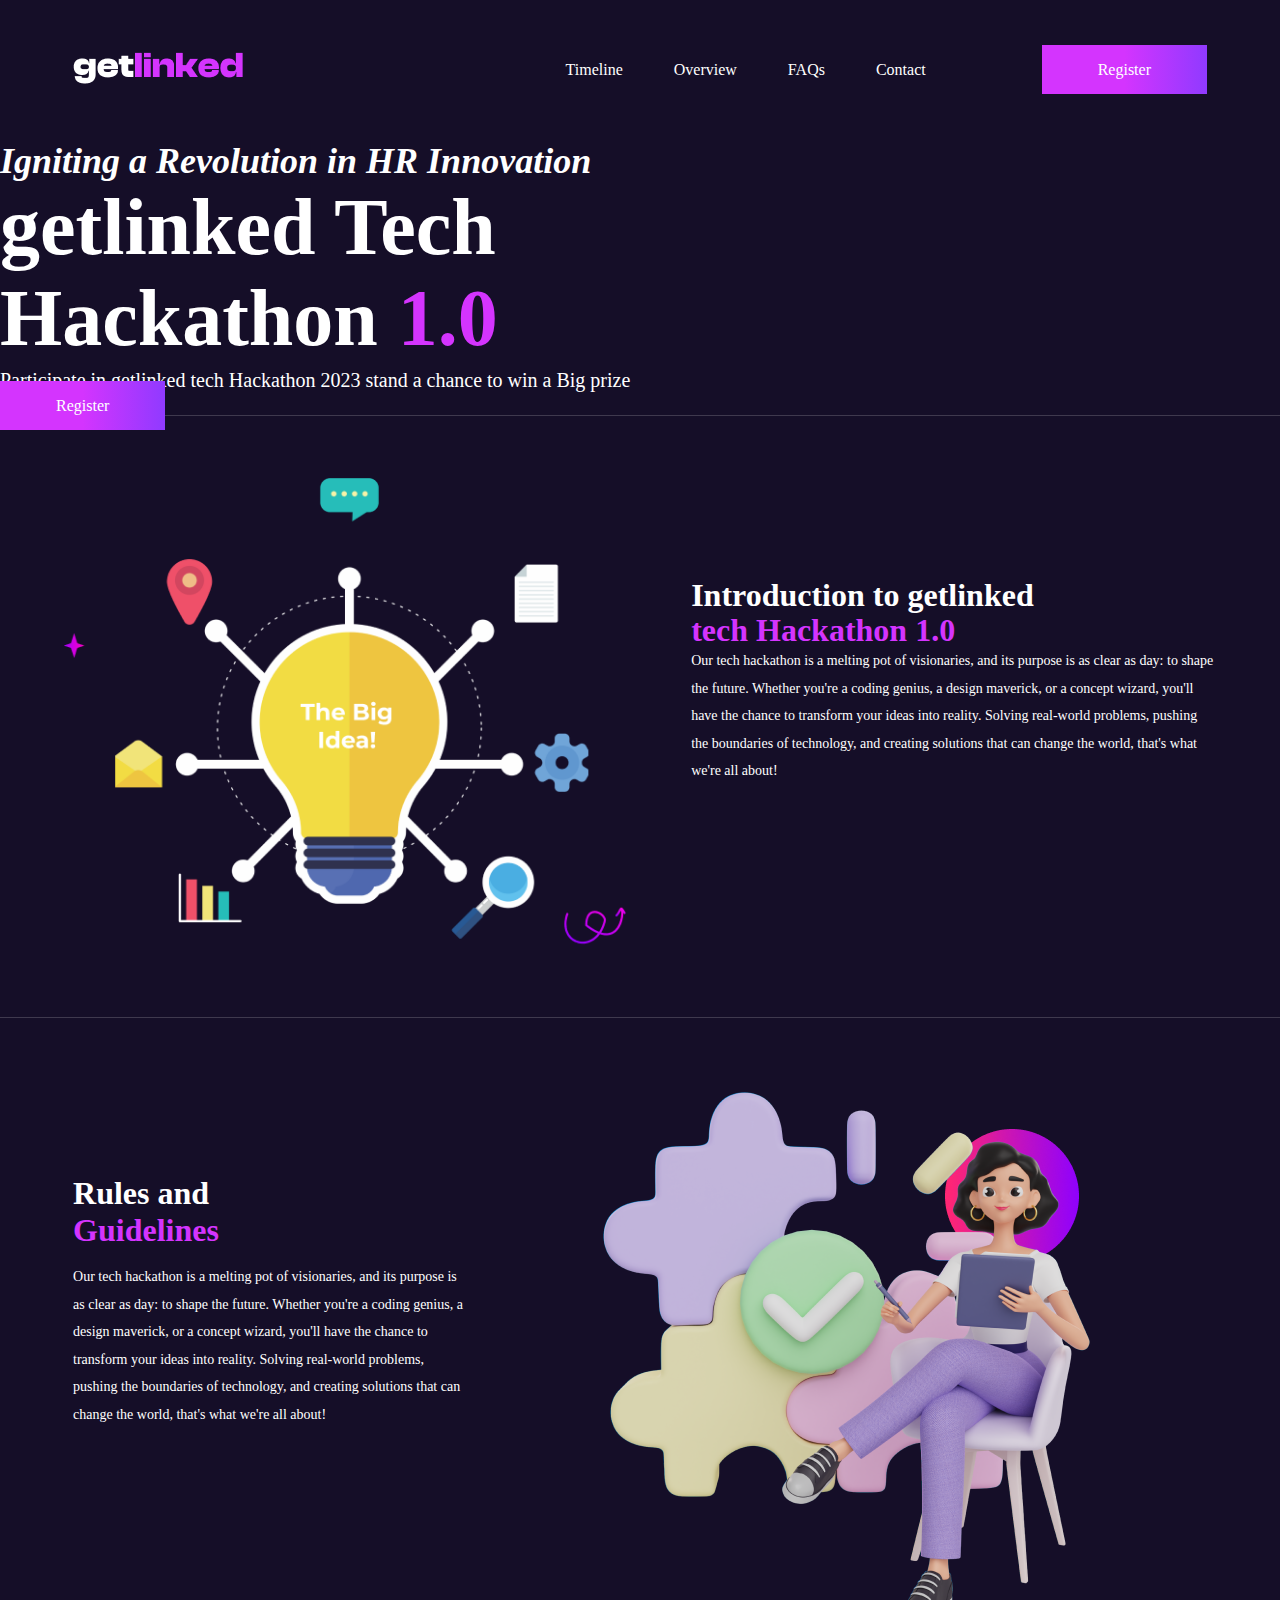
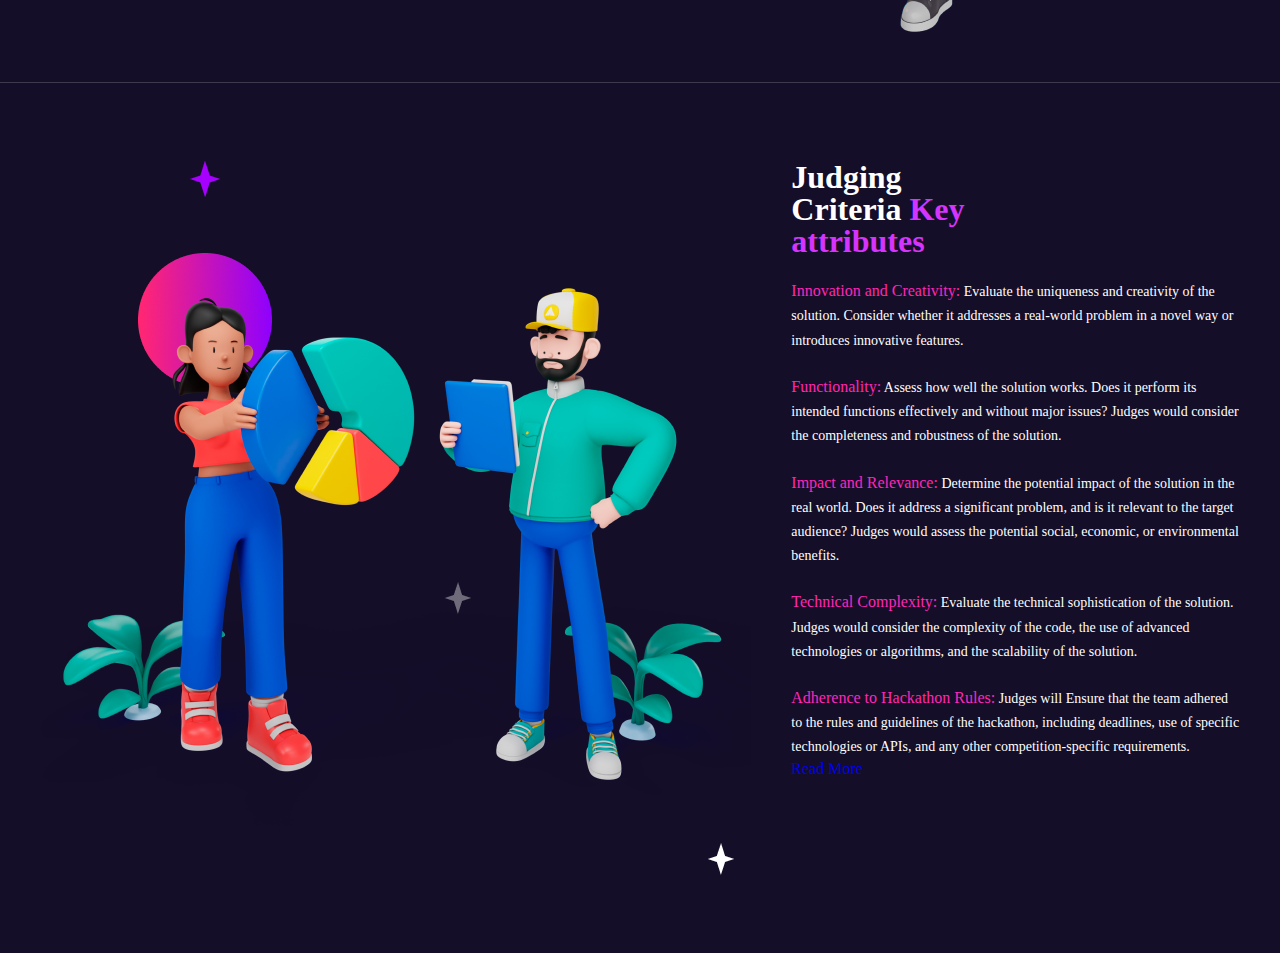
==== index.html @ dbb9c8b3 "Add files via upload" ====
<!DOCTYPE html>
<html lang="en">
<head>
    <meta charset="UTF-8">
    <meta name="viewport" content="width=device-width, initial-scale=1.0">
    <title>Getlinked</title>
    <style>
      body{
        background-color: #150E28;
      }
    </style>
</head>
<body>
  <!-- <img src="assets/Purple-Lens-Flare-PNG.png" alt=""> -->
  <section= class="sec01">
  <!-- <header> -->
    <div class="header">
      <div><img class="logo" src="assets/getlinked.png" alt=""></div>
      <nav class="nav-bar">
        <ul>
          <li><a class="other-navs" href="#">Timeline</a></li>
          <li><a class="other-navs" href="#">Overview</a></li>
          <li><a class="other-navs" href="#">FAQs</a></li>
          <li><a class="other-navs" href="#">Contact</a></li>
          <li><a class="stand-alone-nav" href="#">Register</a></li>
        </ul>
      </nav>
    </div>
  <!-- </header> -->

  <!-- <section class="sec01"> -->
    <h3 class="Ign">Igniting a Revolution in HR Innovation</h3>
    <h2 class="glknd glknd-hackon">getlinked Tech</h2>
    <h2 class="hackon glknd-hackon">Hackathon <span class="onep0">1.0</span></h2>
    <h6 class="partthon">Participate in getlinked tech Hackathon 2023 stand a chance to win a Big prize</h6>
    <a class="below-alone" href="#">Register</a></li>
  </section>

  <section class="sec02">
    <!-- <img class="big-idea" src="assets/The big idea.png" alt=""> -->
    <div class="big-idea"></div>
    
    <div class="itg-getLnked">
      <h3 class="intro-getLnked">Introduction to getlinked
        <span class="tech-getLnked">tech Hackathon 1.0</span>
      </h3>
      
      <p class="pag-getLnked">Our tech hackathon is a melting pot of visionaries, and its purpose is as
        clear as day: to shape the future. Whether you're a coding genius, a
        design maverick, or a concept wizard, you'll have the chance to transform
        your ideas into reality. Solving real-world problems, pushing the boundaries
        of technology, and creating solutions that can change the world,
        that's what we're all about!</p>
    </div>
  </section>

  <section class="sec03">
    <div class="rul-gui-main">
      <h3 class="rul-gui">Rules and
        <span class="gui">Guidelines</span>
      </h3>
      
      <p class="rul-gui-pag">Our tech hackathon is a melting pot of visionaries, and its purpose is as
        clear as day: to shape the future. Whether you're a coding genius, a
        design maverick, or a concept wizard, you'll have the chance to transform
        your ideas into reality. Solving real-world problems, pushing the boundaries
        of technology, and creating solutions that can change the world,
        that's what we're all about!</p>
    </div>

    <div class="sit-girl"></div>
  </section>

  <section class="sec04">
    <div class="human-small-tree"></div>

    <div>
      <h3 class="jud-crat">Judging Criteria
      <span class="key-att">Key attributes</span></h3>

      <p class="att-main att-main-01"><span class="att-purp-big">Innovation and Creativity:</span> Evaluate the uniqueness and creativity of the
      solution. Consider whether it addresses a real-world problem in a novel
      way or introduces innovative features.</p>

      <p class="att-main att-main-02"><span class="att-purp-big">Functionality:</span> Assess how well the solution works. Does it perform its
      intended functions effectively and without major issues? Judges would
      consider the completeness and robustness of the solution.</p>

      <p class="att-main att-main-03"><span class="att-purp-big">Impact and Relevance:</span> Determine the potential impact of the solution
      in the real world. Does it address a significant problem, and is it relevant
      to the target audience? Judges would assess the potential social,
      economic, or environmental benefits.</p>

      <p class="att-main att-main-04"><span class="att-purp-big">Technical Complexity:</span> Evaluate the technical sophistication of the solution.
      Judges would consider the complexity of the code, the use of advanced
      technologies or algorithms, and the scalability of the solution.</p>

      <p class="att-main att-main-05"><span class="att-purp-big">Adherence to Hackathon Rules:</span> Judges will Ensure that the team adhered
      to the rules and guidelines of the hackathon, including deadlines, use of
      specific technologies or APIs, and any other competition-specific requirements.</p>

      <a class="rd-att" href="#">Read More</a>

    </div>

  </section>

<link rel="stylesheet" href="style_main.css">
</body>
</html>
---- style_main.css ----
/* css reset */
* {
    padding: 0;
    margin: 0;
    box-sizing: border-box;
    text-decoration: none;
    list-style: none;
}

/* header part */
.header{
  display: flex;
  align-items: center;
  justify-content: space-between;
  padding: 52px 73px;
}

.nav-bar ul{
  display: flex;
}

.nav-bar ul li a{
  color: #FFF;
  font-family: Montserrat;
  font-size: 16px;
  font-style: normal;
  font-weight: 400;
  line-height: normal;
}

.stand-alone-nav{
  padding: 16px 56px;
  background: linear-gradient(to right, #D434FE, #D434FE, #903AFF);
  margin-left: 65px;
}

.other-navs{
  margin-right: 51px;
}

.sec01{
  background: url(assets/background\ top.png);

  height: 100vh;
  width: 100%;
  /* height: 849px; */
  background-size: cover;
  background-repeat: no-repeat;
}

.Ign{
  color: #FFF;
  font-family: Montserrat;
  font-size: 36px;
  font-style: italic;
  font-weight: 700;
  line-height: normal;
}

.partthon{
  color: #FFF;
  font-family: Montserrat;
  font-size: 20px;
  font-style: normal;
  font-weight: 400;
  line-height: 166%;
  /* 33.2px */
}

.glknd-hackon{
  color: #FFF;
  font-family: Clash Display;
  font-size: 80px;
  font-style: normal;
  font-weight: 700;
  line-height: normal;
}

.onep0{
  color: #D434FE;
}

.below-alone{
  padding: 16px 56px;
  background: linear-gradient(to right, #D434FE, #D434FE, #903AFF);
  color: #FFF;
  font-family: Montserrat;
  font-size: 16px;
  font-style: normal;
  font-weight: 400;
  line-height: normal;
}

/* section 02 */
.sec02{
  display: flex;
  justify-content: space-evenly;
  flex-direction: row;
  padding: 62px 0;
  border-top: 1px solid rgba(255, 255, 255, 0.18);

  /* background: url(assets/The\ big\ idea.png);
  height: 100vh;
  width: 100%;
  /* height: 849px; */
  /* background-size: cover;
  background-repeat: no-repeat; */
}

.intro-getLnked{
  color: #FFF;
  font-family: Clash Display;
  font-size: 32px;
  font-style: normal;
  font-weight: 700;
  line-height: 108%;
  width: 398px;
    /* 0px */
}

.getLnked{
  color: #D434FE;
}

.pag-getLnked{
  color: #FFF;
  font-family: Montserrat;
  font-size: 14px;
  font-style: normal;
  font-weight: 400;
  line-height: 27.5px; /* 196.429% */
  width: 41vw;
}

.big-idea{
  background: url(assets/The\ big\ idea.png);
  background-repeat: no-repeat;
  background-size: cover;
  width: 563px;
  height: 477px;
}

.itg-getLnked{
  margin-top: 100px;
}

.tech-getLnked{
  color: #D434FE;
}

/* section 3 */
.sec03{
  display: flex;
  justify-content: space-evenly;
  flex-direction: row;
  /* padding: 62px 0; */
  border-top: 1px solid rgba(255, 255, 255, 0.18);
}

.rul-gui{
  color: #FFF;
  font-family: Clash Display;
  font-size: 32px;
  font-style: normal;
  font-weight: 700;
  /* line-height: 120%; */
  width: 12vw;
  margin-bottom: 14px;
    /* 0px */
}

.gui{
  color:#D434FE;
}

.sit-girl{
  background: url(assets/sit_girl-purp_circle.png);
  background-repeat: no-repeat;
  background-size: cover;
  width: 664px;
  height: 664px;
}

.rul-gui-pag{
  color: #FFF;
  font-family: Montserrat;
  font-size: 14px;
  font-style: normal;
  font-weight: 400;
  line-height: 27.5px;
    /* 196.429% */
  width: 31vw;

}

.rul-gui-main{
  margin-top: 157px;
}

/* section 04 */
.sec04{
  display: flex;
  justify-content: space-evenly;
  flex-direction: row;
  padding: 78px 0;
  border-top: 1px solid rgba(255, 255, 255, 0.18);
}

.human-small-tree{
  background: url(assets/humans-small-tree.png);
  background-repeat: no-repeat;
  background-size: cover;
  width: 710px;
  height: 714px;
}

.att-main{
  color: #FFF;
  font-family: Montserrat;
  font-size: 14px;
  font-style: normal;
  font-weight: 400;
  line-height: 173.5%;
  width: 35vw;
  margin-top: 22px;
}

.att-purp-big{
  color: #FF26B9;
  font-size: 16px;
}

.key-att{
  color: #D434FE;
}

.jud-crat{
  color: #FFF;
  font-family: Clash Display;
  font-size: 32px;
  font-style: normal;
  font-weight: 700;
  line-height: 100%;
  width: 16vw;
    /* 0px */
}

.rd-att{
  
}
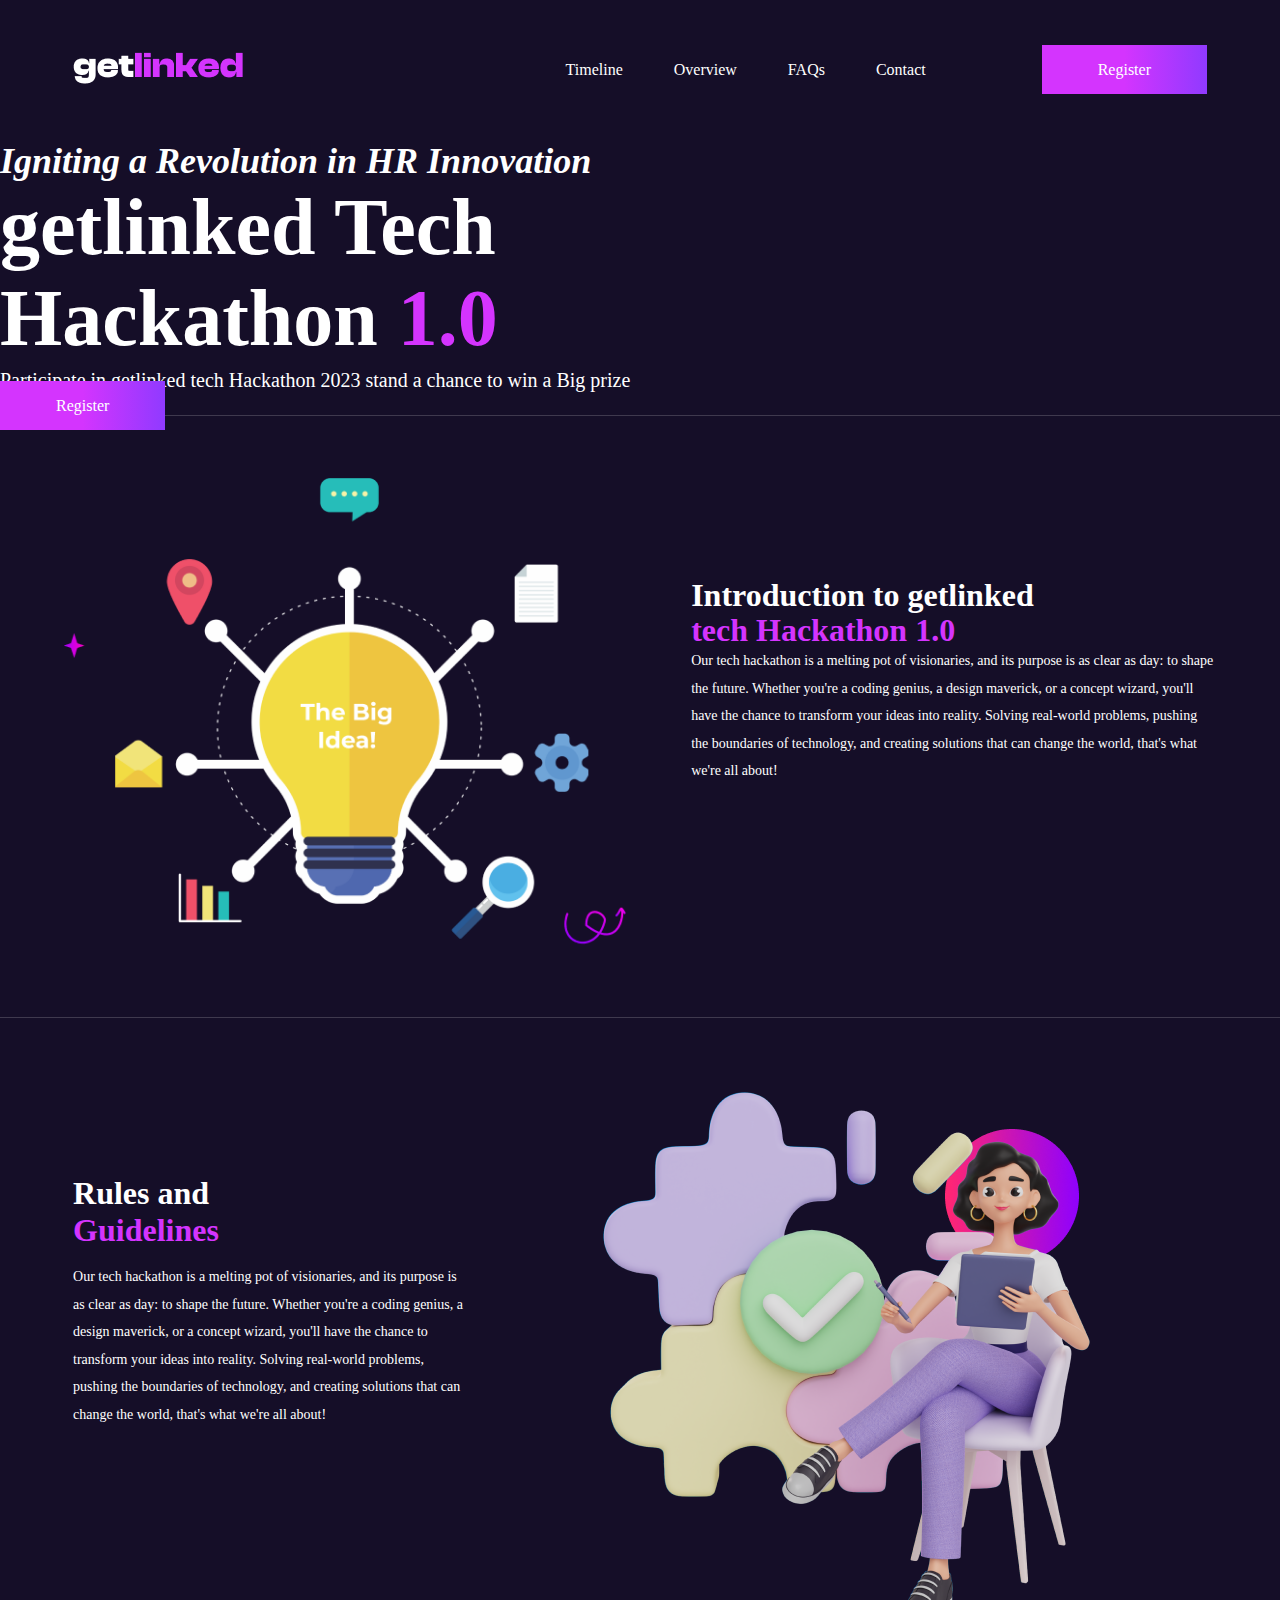
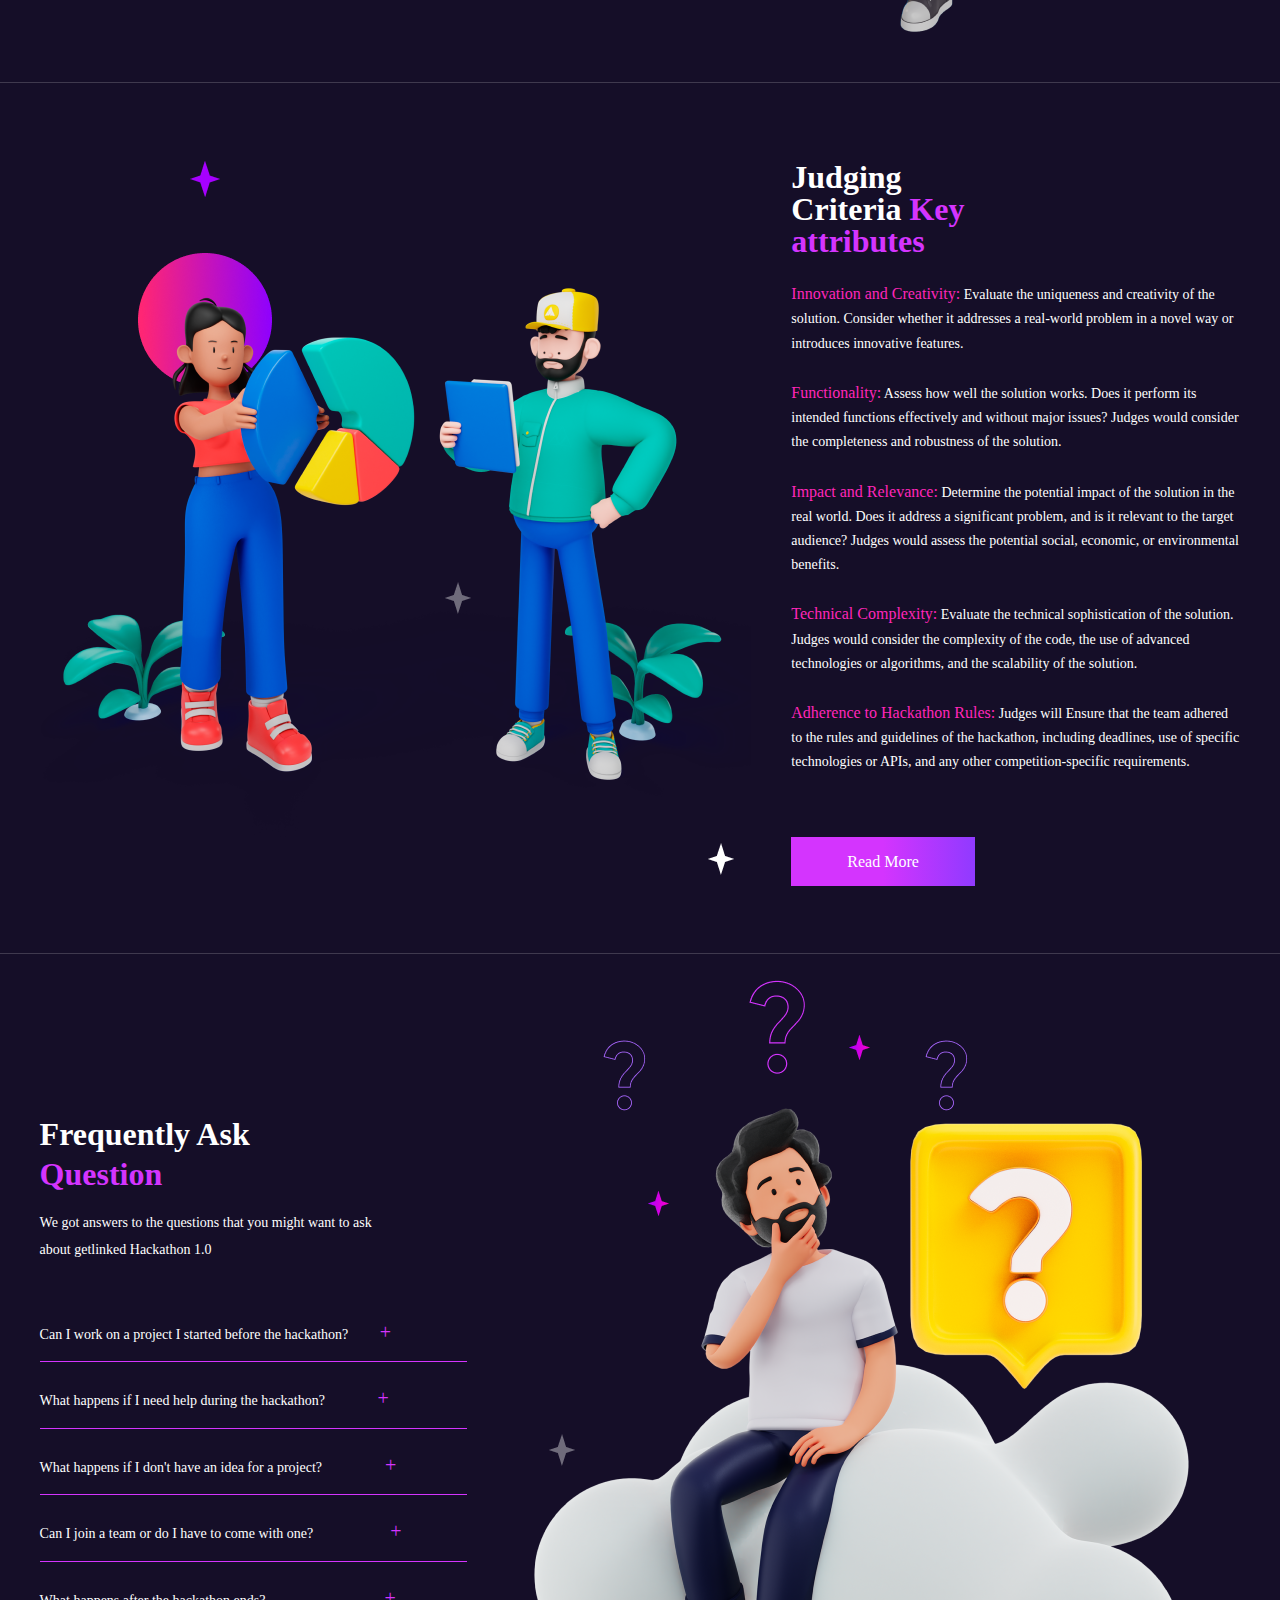
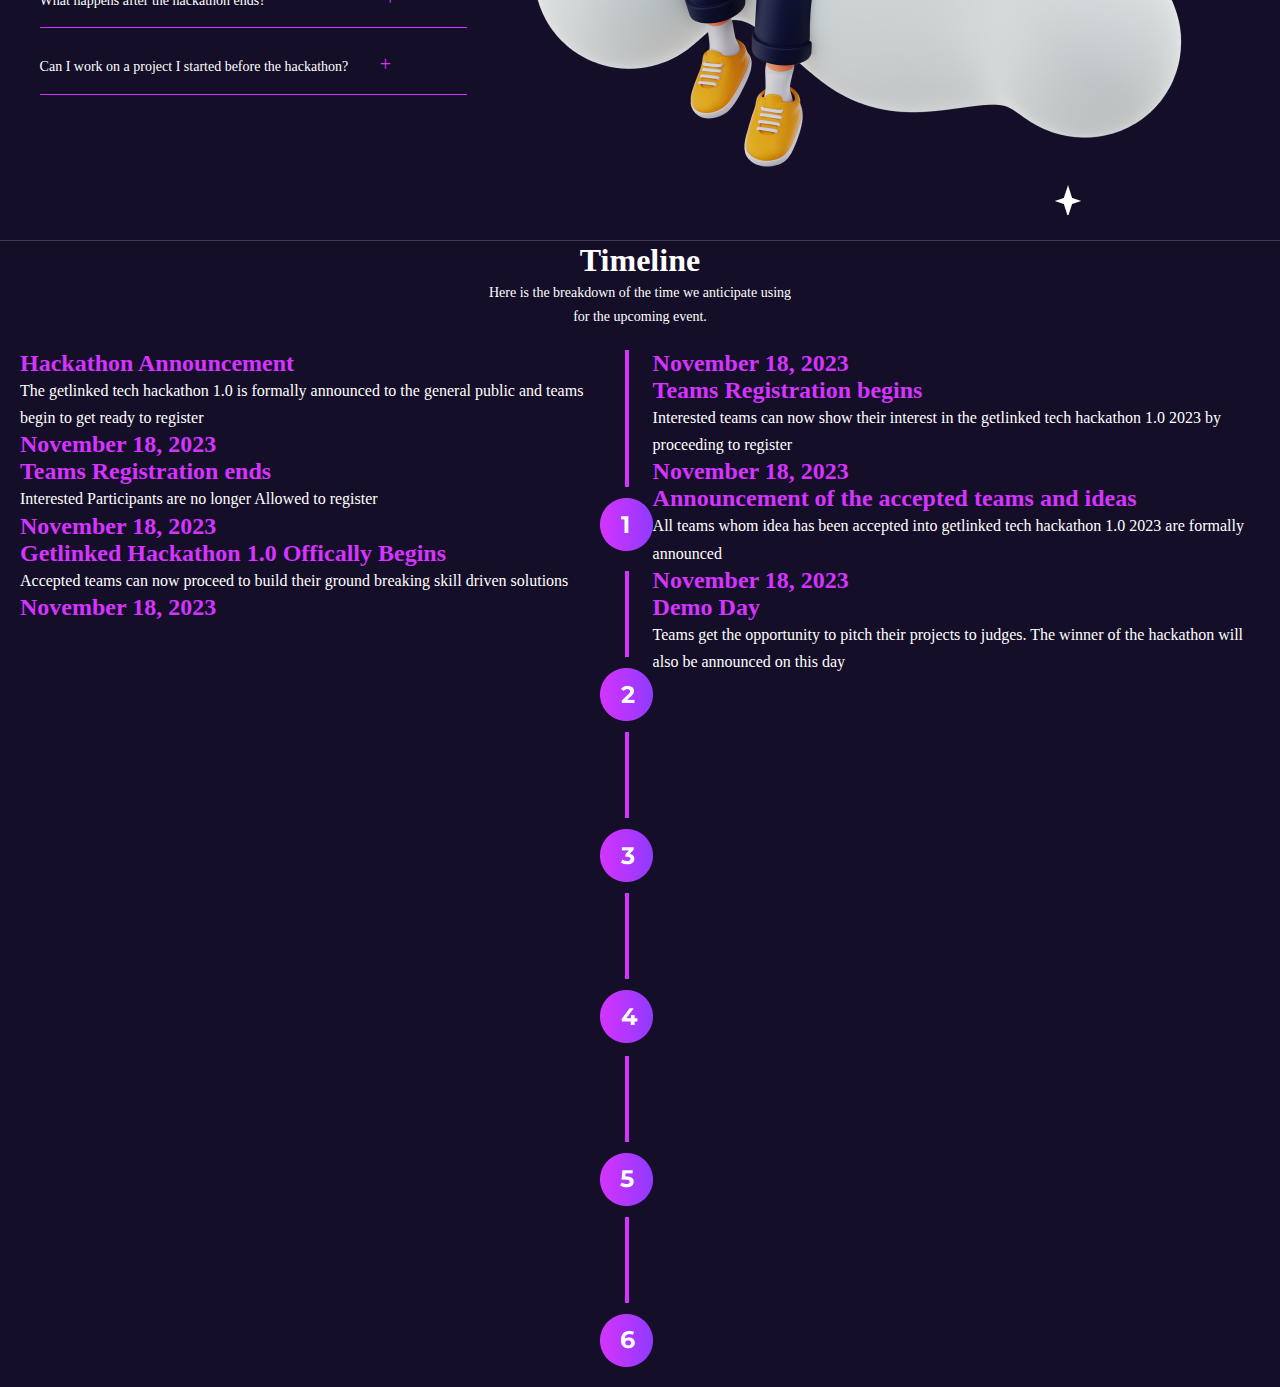
==== commit ab66fb44: "Add files via upload" ====
--- a/index.html
+++ b/index.html
@@ -105,6 +105,123 @@
 
   </section>
 
+
+  <section class="sec05">
+    <div class="ques-side">
+      <h3 class="freq-que">Frequently Ask
+        <span class="que">Question</span>
+      </h3>
+      
+      <p class="freque-pag">We got answers to the questions that you might
+        want to ask about getlinked Hackathon 1.0</p>
+      
+      <div>
+        <div class="space-line-plus-of4">
+          <p class="fre-que-all-main fqal-01">Can I work on a project I started before the hackathon? &nbsp;&nbsp;&nbsp;&nbsp;&nbsp;&nbsp;&nbsp;&nbsp;<span
+              class="freq-plus">+</span></p>
+          
+          <img src="assets/Line 10.png" alt="">
+        </div>
+
+        <div class="space-line-plus-of4">
+          <p class="fre-que-all-main fqal-01">What happens if I need help during the hackathon? &nbsp;&nbsp;&nbsp;&nbsp;&nbsp;&nbsp;&nbsp;&nbsp;&nbsp;&nbsp;&nbsp;&nbsp;&nbsp;&nbsp;<span
+              class="freq-plus">+</span></p>
+          
+          <img src="assets/Line 10.png" alt="">
+        </div>
+
+        <div class="space-line-plus-of4">
+          <p class="fre-que-all-main fqal-01">What happens if I don't have an idea for a project? &nbsp;&nbsp;&nbsp;&nbsp;&nbsp;&nbsp;&nbsp;&nbsp;&nbsp;&nbsp;&nbsp;&nbsp;&nbsp;&nbsp;&nbsp;&nbsp;&nbsp;<span
+              class="freq-plus">+</span></p>
+          
+          <img src="assets/Line 10.png" alt="">
+        </div>
+
+        <div class="space-line-plus-of4">
+          <p class="fre-que-all-main fqal-01">Can I join a team or do I have to come with one? &nbsp;&nbsp;&nbsp;&nbsp;&nbsp;&nbsp;&nbsp;&nbsp;&nbsp;&nbsp;&nbsp;&nbsp;&nbsp;&nbsp;&nbsp;&nbsp;&nbsp;&nbsp;&nbsp;&nbsp;&nbsp;<span
+              class="freq-plus">+</span></p>
+          
+          <img src="assets/Line 10.png" alt="">
+        </div>
+
+        <div class="space-line-plus-of4">
+          <p class="fre-que-all-main fqal-01">What happens after the hackathon ends? &nbsp;&nbsp;&nbsp;&nbsp;&nbsp;&nbsp;&nbsp;&nbsp;&nbsp;&nbsp;&nbsp;&nbsp;&nbsp;&nbsp;&nbsp;&nbsp;&nbsp;&nbsp;&nbsp;&nbsp;&nbsp;&nbsp;&nbsp;&nbsp;&nbsp;&nbsp;&nbsp;&nbsp;&nbsp;&nbsp;&nbsp;&nbsp;&nbsp;<span
+              class="freq-plus">+</span></p>
+          
+          <img src="assets/Line 10.png" alt="">
+        </div>
+
+        <div>
+          <p class="fre-que-all-main fqal-01">Can I work on a project I started before the hackathon? &nbsp;&nbsp;&nbsp;&nbsp;&nbsp;&nbsp;&nbsp;&nbsp;<span
+              class="freq-plus">+</span></p>
+          
+          <img src="assets/Line 10.png" alt="">
+        </div>
+
+      </div>
+
+    </div>
+
+    <div class="ques-man"></div>
+  </section>
+
+  <section class="sec06">
+    <div class="time-fl">
+      <h3 class="timeline">Timeline</h3>
+      <p class="time-pag">Here is the breakdown of the time we anticipate
+        using for the upcoming event.</p>
+    </div>
+
+    <div class="time-lower">
+      <div>
+        <h3 class="hack-acc time-all-h">Hackathon Announcement</h3>
+        <p class="hackacc-pag time-all-p">The getlinked tech hackathon 1.0 is formally announced
+        to the general public and teams begin to get ready to register</p>
+
+        <h3 class="time-nov01 time-all-h">November 18, 2023</h3>
+
+        <h3 class="team-reg-e time-all-h">Teams Registration ends</h3>
+        <p class="teamrege-pag time-all-p">Interested Participants are no longer Allowed to
+        register</p>
+
+        <h3 class="time-nov02 time-all-h">November 18, 2023</h3>
+
+        <h3 class="hack-be time-all-h">Getlinked Hackathon 1.0 Offically Begins</h3>
+        <p class="hackbe-pag time-all-p">Accepted teams can now proceed to build their
+        ground breaking skill driven solutions</p>
+
+        <h3 class="time-nov03 time-all-h">November 18, 2023</h3>
+      </div>
+
+      <img src="assets/longline-with-circle.png" alt="" srcset="">
+
+      <div>
+        <h3 class="time-nov04 time-all-h">November 18, 2023</h3>
+
+        <h3 class="team-reg-b time-all-h">Teams Registration begins</h3>
+        <p class="teamregb-pag time-all-p">Interested teams can now show their interest in the
+        getlinked tech hackathon 1.0 2023 by proceeding to register</p>
+
+        <h3 class="time-nov05 time-all-h">November 18, 2023</h3>
+
+        <h3 class="acc-teams time-all-h">Announcement of the accepted teams
+        and ideas</h3>
+        <p class="accteams-pag time-all-p">All teams whom idea has been accepted into getlinked tech
+        hackathon 1.0 2023 are formally announced</p>
+
+        <h3 class="time-nov06 time-all-h">November 18, 2023</h3>
+
+        <h3 class="dem-d time-all-h">Demo Day</h3>
+        <p class="demd-pag time-all-p">Teams get the opportunity to pitch their projects to judges.
+        The winner of the hackathon will also be announced on
+        this day</p>
+
+      </div>
+
+      <div></div>
+    </div>
+  </section>
+
 <link rel="stylesheet" href="style_main.css">
 </body>
 </html>--- a/style_main.css
+++ b/style_main.css
@@ -222,7 +222,7 @@
   font-weight: 400;
   line-height: 173.5%;
   width: 35vw;
-  margin-top: 22px;
+  margin-top: 25px;
 }
 
 .att-purp-big{
@@ -246,5 +246,156 @@
 }
 
 .rd-att{
-  
-}
+  padding: 16px 56px;
+  background: linear-gradient(to right, #D434FE, #D434FE, #903AFF);
+  color: #FFF;
+  font-family: Montserrat;
+  font-size: 16px;
+  font-style: normal;
+  font-weight: 400;
+  line-height: normal;
+}
+
+.att-main-05{
+  margin-bottom: 78px;
+}
+
+/* section 05 */
+.sec05 {
+  display: flex;
+  justify-content: space-evenly;
+  flex-direction: row;
+  padding: 2vw 1vw;
+  border-top: 1px solid rgba(255, 255, 255, 0.18);
+}
+
+.freq-que {
+  color: #FFF;
+  font-family: Clash Display;
+  font-size: 32px;
+  font-style: normal;
+  font-weight: 700;
+  line-height: 125%;
+  width: 250px;
+  /* 0px */
+  margin-bottom: 15px;
+}
+
+.que {
+  color: #D434FE;
+}
+
+.freque-pag {
+  color: #FFF;
+  font-family: Montserrat;
+  font-size: 14px;
+  font-style: normal;
+  font-weight: 400;
+  line-height: 27.5px;
+  width: 360px;
+  /* 196.429% */
+  margin-bottom: 55px;
+}
+
+.fre-que-all-main {
+  color: #FFF;
+  font-family: Montserrat;
+  font-size: 14px;
+  font-style: normal;
+  font-weight: 400;
+  line-height: 27.5px;
+  width: 433px;
+  /* 196.429% */
+}
+
+.freq-plus {
+  color: #D434FE;
+  font-family: Montserrat;
+  font-size: 20px;
+  font-style: normal;
+  font-weight: 400;
+  line-height: 27.5px;
+  /* 137.5% */
+}
+
+.ques-man {
+  background: url(assets/thinking-man.png);
+  background-repeat: no-repeat;
+  background-size: cover;
+  width: 741px;
+  height: 835px;
+}
+
+.ques-side {
+  margin-top: 134px;
+}
+
+.space-line-plus-of4{
+  margin-bottom: 19px;
+}
+
+/* section 06 */
+.sec06{
+  /* display: flex; */
+  /* justify-content: space-evenly; */
+  /* flex-direction: row; */
+  /* padding: 2vw 1vw; */
+  border-top: 1px solid rgba(255, 255, 255, 0.18);
+}
+
+.timeline{
+  text-align: center;
+  /* align-items: center; */
+  color: #FFF;
+  font-family: Clash Display;
+  font-size: 32px;
+  font-style: normal;
+  font-weight: 700;
+  line-height: 120%;
+  /* 0px */
+}
+
+.time-pag{
+  color: #FFF;
+  text-align: center;
+  align-items: center;
+  font-family: Montserrat;
+  font-size: 14px;
+  font-style: normal;
+  font-weight: 400;
+  line-height: 172.4%;
+  padding: 1px 38vw;
+    /* 24.136px */
+}
+
+/* .time-fl{
+  display: flex;
+  justify-content: center;
+  flex-direction: column;
+} */
+
+.time-lower{
+  display: flex;
+  flex-direction: row;
+  justify-content: space-evenly;
+  padding: 20px 20px;
+}
+
+.time-all-h{
+  color: #D434FE;
+  font-family: Montserrat;
+  font-size: 24px;
+  font-style: normal;
+  font-weight: 700;
+  line-height: normal;
+}
+
+.time-all-p{
+  color: #FFF;
+  font-family: Montserrat;
+  font-size: 16px;
+  font-style: normal;
+  font-weight: 400;
+  line-height: 170.9%;
+    /* 27.344px */
+}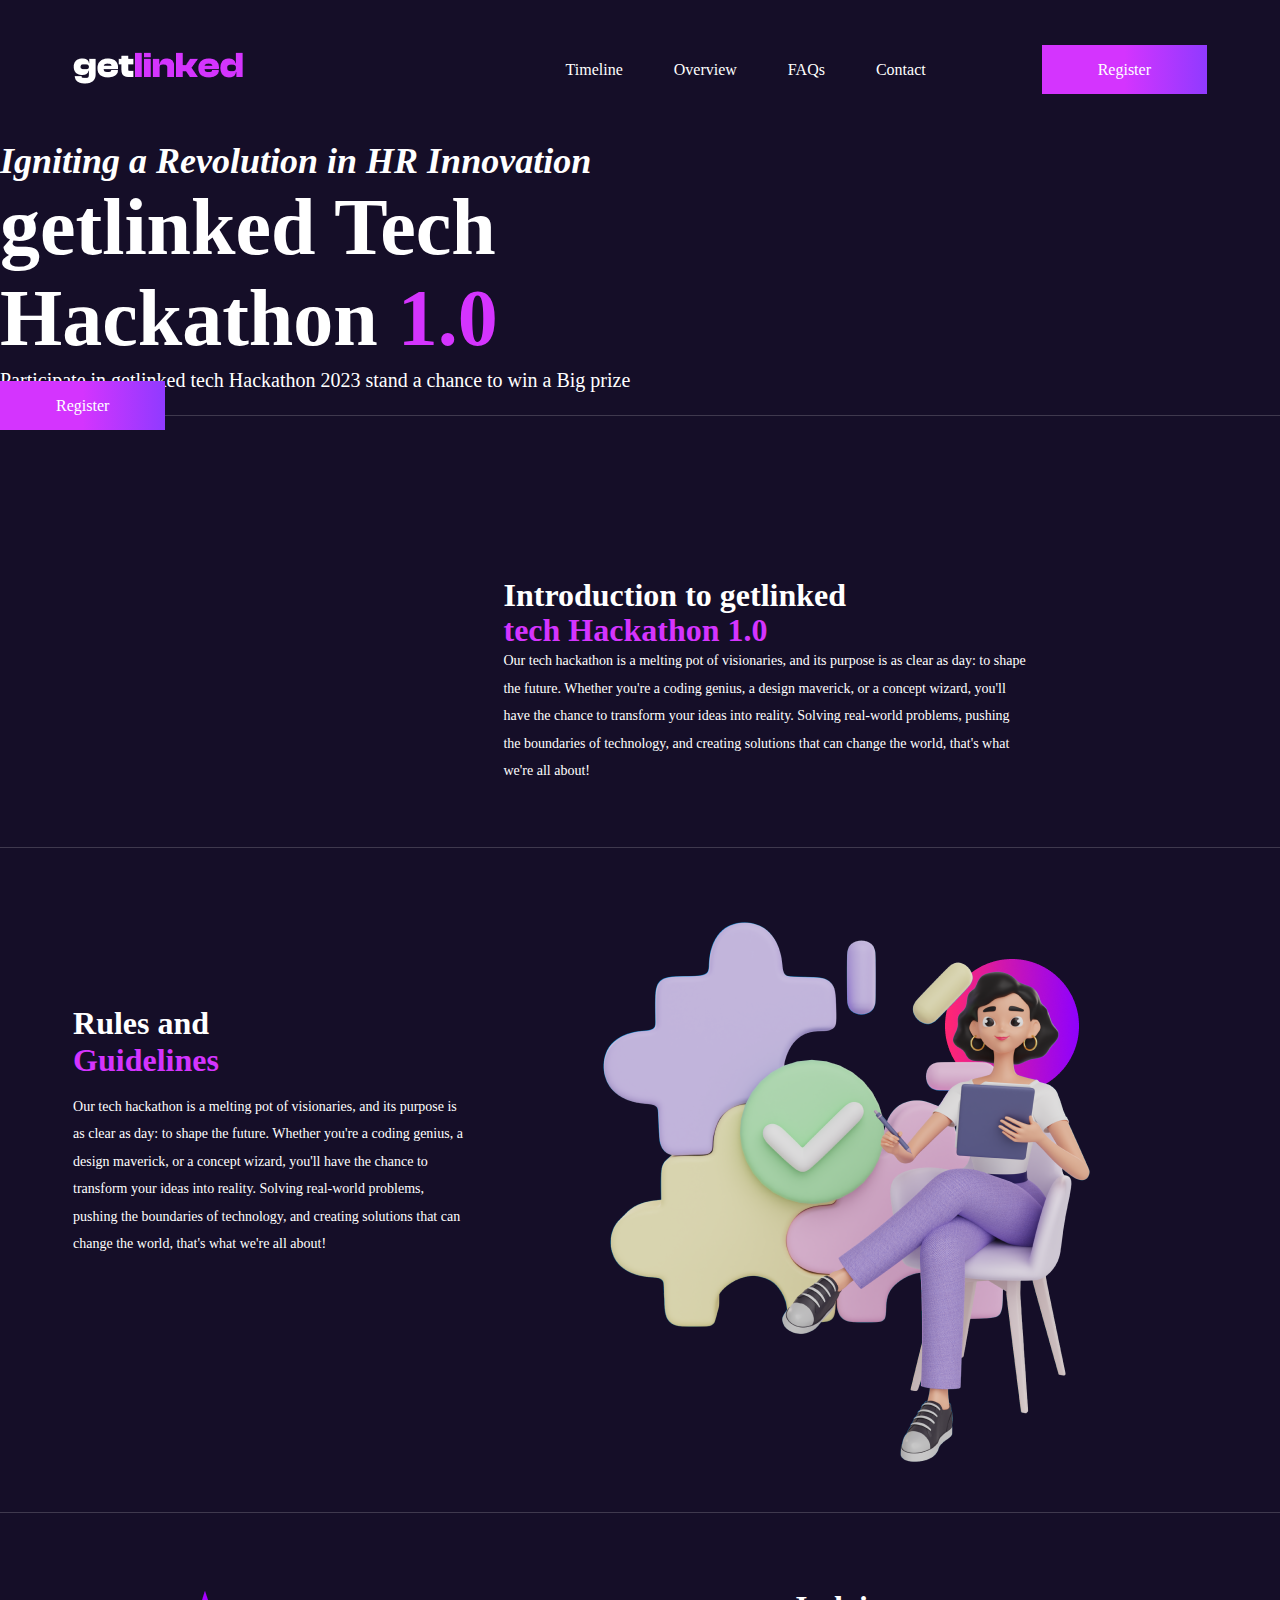
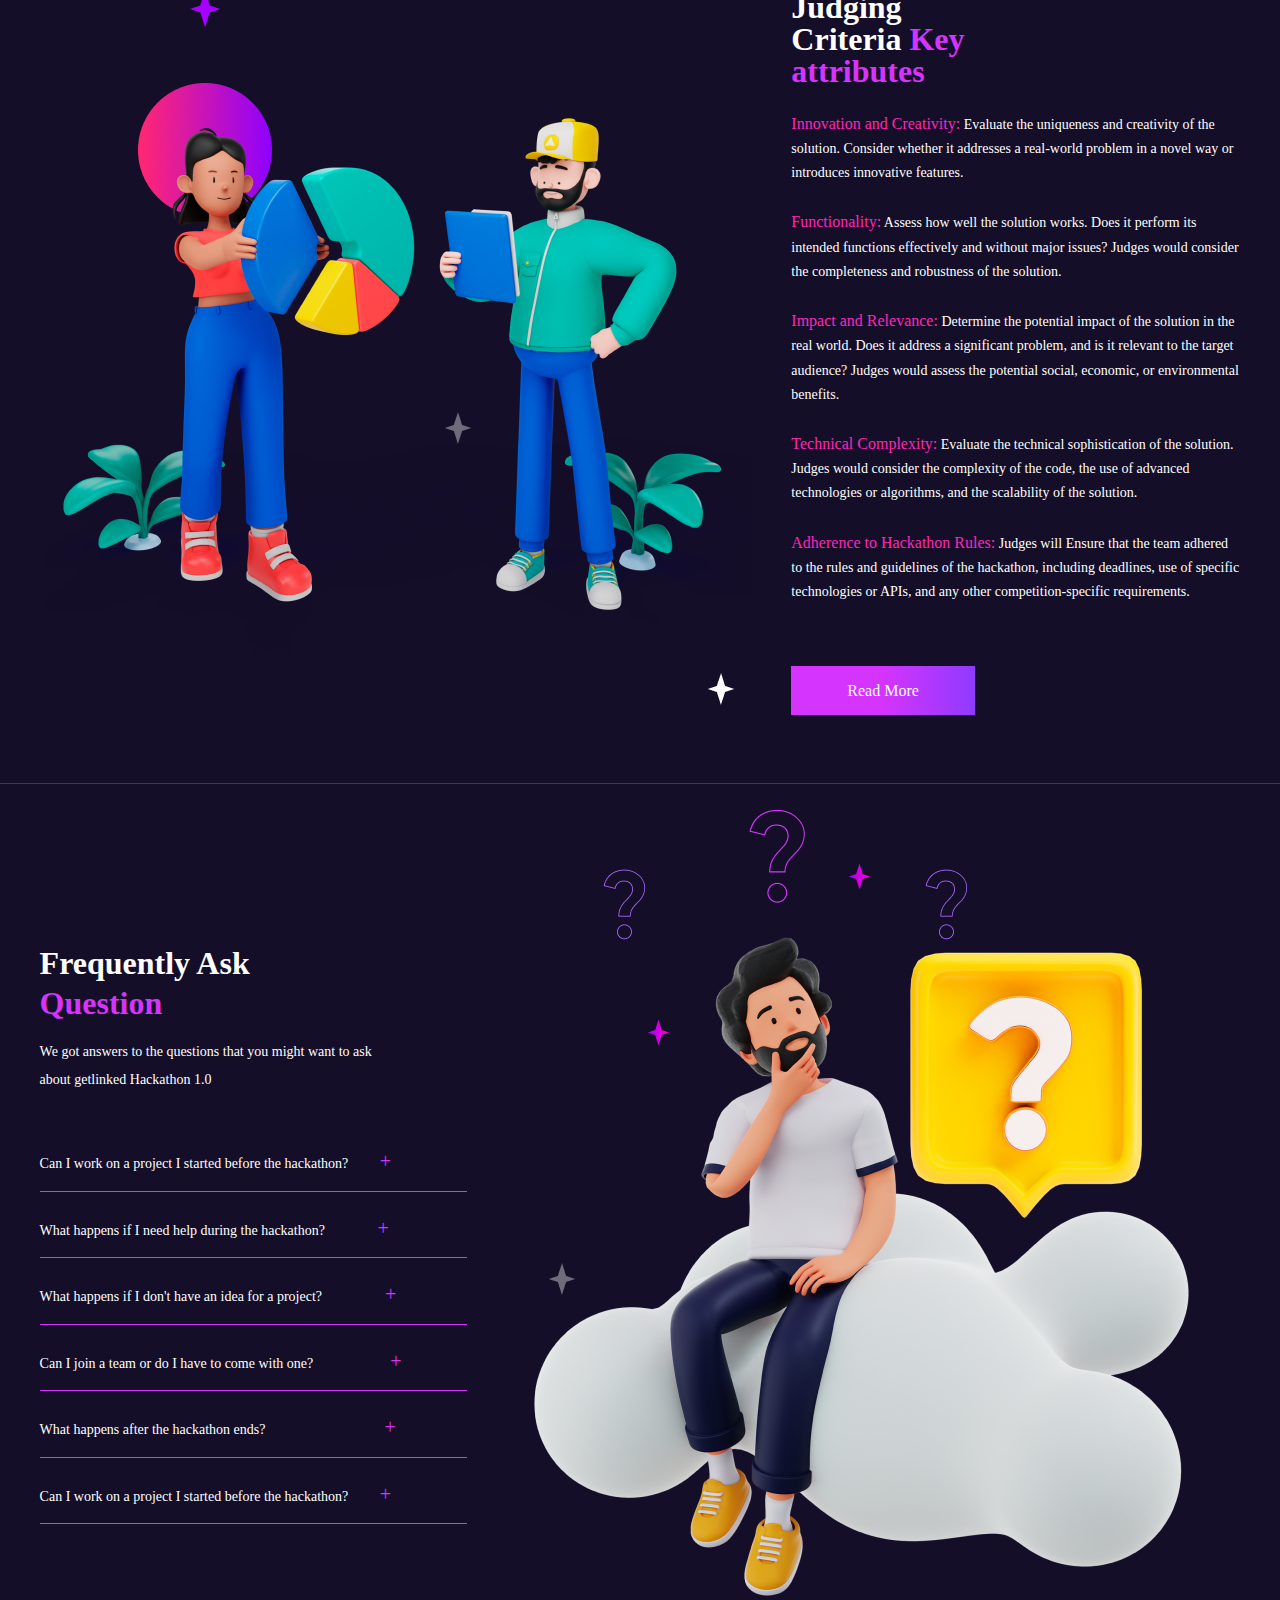
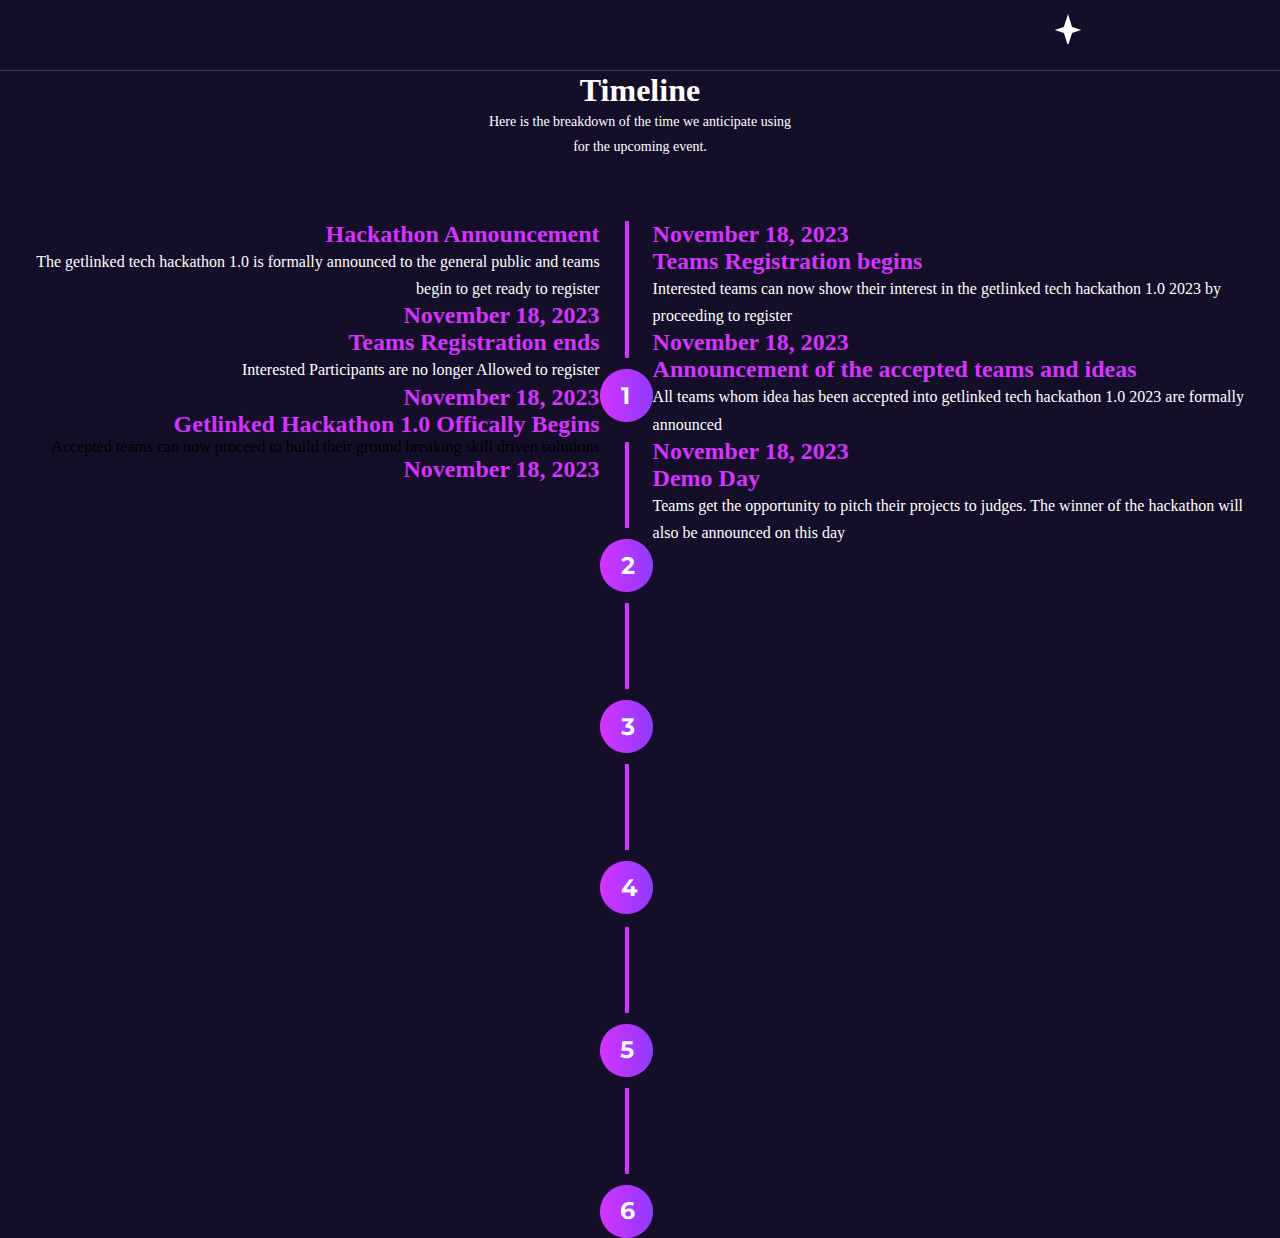
==== commit c82ede3f: "Add files via upload" ====
--- a/index.html
+++ b/index.html
@@ -4,11 +4,11 @@
     <meta charset="UTF-8">
     <meta name="viewport" content="width=device-width, initial-scale=1.0">
     <title>Getlinked</title>
-    <style>
+    <!-- <style>
       body{
         background-color: #150E28;
       }
-    </style>
+    </style> -->
 </head>
 <body>
   <!-- <img src="assets/Purple-Lens-Flare-PNG.png" alt=""> -->
@@ -22,7 +22,7 @@
           <li><a class="other-navs" href="#">Overview</a></li>
           <li><a class="other-navs" href="#">FAQs</a></li>
           <li><a class="other-navs" href="#">Contact</a></li>
-          <li><a class="stand-alone-nav" href="#">Register</a></li>
+          <li><a class="stand-alone-nav" href="register.html">Register</a></li>
         </ul>
       </nav>
     </div>
@@ -174,23 +174,23 @@
 
     <div class="time-lower">
       <div>
-        <h3 class="hack-acc time-all-h">Hackathon Announcement</h3>
-        <p class="hackacc-pag time-all-p">The getlinked tech hackathon 1.0 is formally announced
+        <h3 class="hack-acc time-all-h time-right">Hackathon Announcement</h3>
+        <p class="hackacc-pag time-all-p time-right">The getlinked tech hackathon 1.0 is formally announced
         to the general public and teams begin to get ready to register</p>
 
-        <h3 class="time-nov01 time-all-h">November 18, 2023</h3>
-
-        <h3 class="team-reg-e time-all-h">Teams Registration ends</h3>
-        <p class="teamrege-pag time-all-p">Interested Participants are no longer Allowed to
+        <h3 class="time-nov01 time-all-h time-right">November 18, 2023</h3>
+
+        <h3 class="team-reg-e time-all-h time-right">Teams Registration ends</h3>
+        <p class="teamrege-pag time-all-p time-right">Interested Participants are no longer Allowed to
         register</p>
 
-        <h3 class="time-nov02 time-all-h">November 18, 2023</h3>
-
-        <h3 class="hack-be time-all-h">Getlinked Hackathon 1.0 Offically Begins</h3>
-        <p class="hackbe-pag time-all-p">Accepted teams can now proceed to build their
+        <h3 class="time-nov02 time-all-h time-right">November 18, 2023</h3>
+
+        <h3 class="hack-be time-all-h time-right">Getlinked Hackathon 1.0 Offically Begins</h3>
+        <p class="hackbe-pag timeall-p time-right">Accepted teams can now proceed to build their
         ground breaking skill driven solutions</p>
 
-        <h3 class="time-nov03 time-all-h">November 18, 2023</h3>
+        <h3 class="time-nov03 time-all-h time-right">November 18, 2023</h3>
       </div>
 
       <img src="assets/longline-with-circle.png" alt="" srcset="">
--- a/style_main.css
+++ b/style_main.css
@@ -1,25 +1,29 @@
 /* css reset */
 * {
-    padding: 0;
-    margin: 0;
-    box-sizing: border-box;
-    text-decoration: none;
-    list-style: none;
+  padding: 0;
+  margin: 0;
+  box-sizing: border-box;
+  text-decoration: none;
+  list-style: none;
+}
+
+body {
+  background-color: #150E28;
 }
 
 /* header part */
-.header{
+.header {
   display: flex;
   align-items: center;
   justify-content: space-between;
   padding: 52px 73px;
 }
 
-.nav-bar ul{
-  display: flex;
-}
-
-.nav-bar ul li a{
+.nav-bar ul {
+  display: flex;
+}
+
+.nav-bar ul li a {
   color: #FFF;
   font-family: Montserrat;
   font-size: 16px;
@@ -28,17 +32,17 @@
   line-height: normal;
 }
 
-.stand-alone-nav{
+.stand-alone-nav {
   padding: 16px 56px;
   background: linear-gradient(to right, #D434FE, #D434FE, #903AFF);
   margin-left: 65px;
 }
 
-.other-navs{
+.other-navs {
   margin-right: 51px;
 }
 
-.sec01{
+.sec01 {
   background: url(assets/background\ top.png);
 
   height: 100vh;
@@ -48,7 +52,7 @@
   background-repeat: no-repeat;
 }
 
-.Ign{
+.Ign {
   color: #FFF;
   font-family: Montserrat;
   font-size: 36px;
@@ -57,7 +61,7 @@
   line-height: normal;
 }
 
-.partthon{
+.partthon {
   color: #FFF;
   font-family: Montserrat;
   font-size: 20px;
@@ -67,7 +71,7 @@
   /* 33.2px */
 }
 
-.glknd-hackon{
+.glknd-hackon {
   color: #FFF;
   font-family: Clash Display;
   font-size: 80px;
@@ -76,11 +80,11 @@
   line-height: normal;
 }
 
-.onep0{
-  color: #D434FE;
-}
-
-.below-alone{
+.onep0 {
+  color: #D434FE;
+}
+
+.below-alone {
   padding: 16px 56px;
   background: linear-gradient(to right, #D434FE, #D434FE, #903AFF);
   color: #FFF;
@@ -92,7 +96,7 @@
 }
 
 /* section 02 */
-.sec02{
+.sec02 {
   display: flex;
   justify-content: space-evenly;
   flex-direction: row;
@@ -107,7 +111,7 @@
   background-repeat: no-repeat; */
 }
 
-.intro-getLnked{
+.intro-getLnked {
   color: #FFF;
   font-family: Clash Display;
   font-size: 32px;
@@ -115,41 +119,43 @@
   font-weight: 700;
   line-height: 108%;
   width: 398px;
-    /* 0px */
-}
-
-.getLnked{
-  color: #D434FE;
-}
-
-.pag-getLnked{
-  color: #FFF;
-  font-family: Montserrat;
-  font-size: 14px;
-  font-style: normal;
-  font-weight: 400;
-  line-height: 27.5px; /* 196.429% */
+  /* 0px */
+}
+
+.getLnked {
+  color: #D434FE;
+}
+
+.pag-getLnked {
+  color: #FFF;
+  font-family: Montserrat;
+  font-size: 14px;
+  font-style: normal;
+  font-weight: 400;
+  line-height: 27.5px;
+  /* 196.429% */
   width: 41vw;
 }
 
-.big-idea{
-  background: url(assets/The\ big\ idea.png);
-  background-repeat: no-repeat;
-  background-size: cover;
-  width: 563px;
-  height: 477px;
-}
-
-.itg-getLnked{
+.big-idea {
+  background: url(assets/The\ big\ idea.svg);
+  /* background-repeat: no-repeat;
+  background-size: cover; */
+  /* width: 563px;
+  height: 477px; */
+  display: inline-block;
+}
+
+.itg-getLnked {
   margin-top: 100px;
 }
 
-.tech-getLnked{
+.tech-getLnked {
   color: #D434FE;
 }
 
 /* section 3 */
-.sec03{
+.sec03 {
   display: flex;
   justify-content: space-evenly;
   flex-direction: row;
@@ -157,7 +163,7 @@
   border-top: 1px solid rgba(255, 255, 255, 0.18);
 }
 
-.rul-gui{
+.rul-gui {
   color: #FFF;
   font-family: Clash Display;
   font-size: 32px;
@@ -166,14 +172,14 @@
   /* line-height: 120%; */
   width: 12vw;
   margin-bottom: 14px;
-    /* 0px */
-}
-
-.gui{
-  color:#D434FE;
-}
-
-.sit-girl{
+  /* 0px */
+}
+
+.gui {
+  color: #D434FE;
+}
+
+.sit-girl {
   background: url(assets/sit_girl-purp_circle.png);
   background-repeat: no-repeat;
   background-size: cover;
@@ -181,24 +187,24 @@
   height: 664px;
 }
 
-.rul-gui-pag{
+.rul-gui-pag {
   color: #FFF;
   font-family: Montserrat;
   font-size: 14px;
   font-style: normal;
   font-weight: 400;
   line-height: 27.5px;
-    /* 196.429% */
+  /* 196.429% */
   width: 31vw;
 
 }
 
-.rul-gui-main{
+.rul-gui-main {
   margin-top: 157px;
 }
 
 /* section 04 */
-.sec04{
+.sec04 {
   display: flex;
   justify-content: space-evenly;
   flex-direction: row;
@@ -206,7 +212,7 @@
   border-top: 1px solid rgba(255, 255, 255, 0.18);
 }
 
-.human-small-tree{
+.human-small-tree {
   background: url(assets/humans-small-tree.png);
   background-repeat: no-repeat;
   background-size: cover;
@@ -214,7 +220,7 @@
   height: 714px;
 }
 
-.att-main{
+.att-main {
   color: #FFF;
   font-family: Montserrat;
   font-size: 14px;
@@ -225,16 +231,16 @@
   margin-top: 25px;
 }
 
-.att-purp-big{
+.att-purp-big {
   color: #FF26B9;
   font-size: 16px;
 }
 
-.key-att{
-  color: #D434FE;
-}
-
-.jud-crat{
+.key-att {
+  color: #D434FE;
+}
+
+.jud-crat {
   color: #FFF;
   font-family: Clash Display;
   font-size: 32px;
@@ -242,10 +248,10 @@
   font-weight: 700;
   line-height: 100%;
   width: 16vw;
-    /* 0px */
-}
-
-.rd-att{
+  /* 0px */
+}
+
+.rd-att {
   padding: 16px 56px;
   background: linear-gradient(to right, #D434FE, #D434FE, #903AFF);
   color: #FFF;
@@ -256,7 +262,7 @@
   line-height: normal;
 }
 
-.att-main-05{
+.att-main-05 {
   margin-bottom: 78px;
 }
 
@@ -330,20 +336,21 @@
   margin-top: 134px;
 }
 
-.space-line-plus-of4{
+.space-line-plus-of4 {
   margin-bottom: 19px;
 }
 
 /* section 06 */
-.sec06{
+.sec06 {
   /* display: flex; */
   /* justify-content: space-evenly; */
   /* flex-direction: row; */
   /* padding: 2vw 1vw; */
   border-top: 1px solid rgba(255, 255, 255, 0.18);
-}
-
-.timeline{
+  position: relative;
+}
+
+.timeline {
   text-align: center;
   /* align-items: center; */
   color: #FFF;
@@ -355,7 +362,7 @@
   /* 0px */
 }
 
-.time-pag{
+.time-pag {
   color: #FFF;
   text-align: center;
   align-items: center;
@@ -365,7 +372,7 @@
   font-weight: 400;
   line-height: 172.4%;
   padding: 1px 38vw;
-    /* 24.136px */
+  /* 24.136px */
 }
 
 /* .time-fl{
@@ -374,14 +381,16 @@
   flex-direction: column;
 } */
 
-.time-lower{
+.time-lower {
   display: flex;
   flex-direction: row;
   justify-content: space-evenly;
-  padding: 20px 20px;
-}
-
-.time-all-h{
+  padding: 0 20px;
+  position: absolute;
+  top: 150px;
+}
+
+.time-all-h {
   color: #D434FE;
   font-family: Montserrat;
   font-size: 24px;
@@ -390,12 +399,204 @@
   line-height: normal;
 }
 
-.time-all-p{
+.time-all-p {
   color: #FFF;
   font-family: Montserrat;
   font-size: 16px;
   font-style: normal;
   font-weight: 400;
   line-height: 170.9%;
-    /* 27.344px */
+  /* 27.344px */
+}
+
+.time-right {
+  text-align: right;
+}
+
+
+/* register page */
+.register-section {
+  display: flex;
+  position: relative;
+  width: 100%;
+  height: 100vh;
+  justify-content: center;
+}
+
+.register-main {
+  display: flex;
+  align-items: center;
+  justify-content: center;
+  width: auto;
+  height: auto;
+  border-radius: 12px;
+  background: rgba(255, 255, 255, 0.03);
+  box-shadow: 0px 4px 4px 0px rgba(0, 0, 0, 0.25);
+  padding: 0px 4vw;
+}
+
+.register-submain {
+  display: flex;
+  flex-direction: column;
+  width: 558px;
+  height: 610px;
+  flex-shrink: 0;
+  /* padding: 0px 50px; */
+}
+
+.grid-form>form {
+  display: grid;
+  grid-template-columns: 1fr 1fr;
+  grid-template-rows: 1fr 1fr 1fr;
+  gap: 23px;
+  margin-top: 26px;
+}
+
+.grid-form>form>div>label {
+  display: block;
+  color: #FFF;
+  font-family: Montserrat;
+  font-size: 14px;
+  font-style: normal;
+  font-weight: 400;
+  line-height: normal;
+}
+
+.grid-form>form>div>input {
+  width: 239px;
+  height: 40px;
+  flex-shrink: 0;
+  border-radius: 4px;
+  border: 1px solid #FFF;
+  background: rgba(255, 255, 255, 0.03);
+  box-shadow: 0px 4px 4px 0px rgba(0, 0, 0, 0.25);
+  padding-left: 14px;
+  color: rgb(255 255 255);
+  font-family: Montserrat;
+  font-size: 14px;
+  font-style: normal;
+  font-weight: 400;
+  line-height: normal;
+}
+
+.reg-text {
+  color: #D434FE;
+  font-family: Clash Display;
+  font-size: 32px;
+  font-style: normal;
+  font-weight: 600;
+  line-height: normal;
+}
+
+.pag-p-move {
+  color: #FFF;
+  font-family: Montserrat;
+  font-size: 14px;
+  font-style: normal;
+  font-weight: 400;
+  line-height: normal;
+  margin-top: 11px;
+}
+
+.pag-cre-acc {
+  color: #FFF;
+  font-family: Montserrat;
+  font-size: 24px;
+  font-style: normal;
+  font-weight: 400;
+  line-height: normal;
+  margin-top: 10px;
+}
+
+.grid-form>form>div>select {
+  width: 239px;
+  height: 40px;
+  flex-shrink: 0;
+  border-radius: 4px;
+  border: 1px solid #FFF;
+  background: rgba(255, 255, 255, 0.03);
+  box-shadow: 0px 4px 4px 0px rgba(0, 0, 0, 0.25);
+  color: #FFF;
+  font-family: Montserrat;
+  font-size: 14px;
+  font-style: normal;
+  font-weight: 400;
+  line-height: normal;
+}
+
+/* .grid-form > form >div{
+  display: flex;
+  flex-direction: column;
+  gap: 9px;
+} */
+
+.grid-form>form>div {
+  display: flex;
+  flex-direction: column;
+  gap: 9px;
+}
+
+.reg-rev {
+  color: #FF26B9;
+  font-family: Montserrat;
+  font-size: 12px;
+  font-style: italic;
+  font-weight: 400;
+  line-height: normal;
+  margin-top: 19px;
+}
+
+.agree-terms {
+  display: flex;
+  margin-top: 13px;
+}
+
+.agree-checkbox {
+  background-color: none;
+}
+
+.agree-state {
+  color: #FFF;
+  font-family: Montserrat;
+  font-size: 12px;
+  font-style: normal;
+  font-weight: 400;
+  line-height: normal;
+  margin-left: 12px;
+}
+
+.register-submain>a {
+  border-radius: 4px;
+  background: linear-gradient(270deg, #903AFF 0%, #D434FE 56.42%, #FF26B9 99.99%, #FE34B9 100%);
+  padding: 17px 20px;
+  color: #FFF;
+  font-family: Montserrat;
+  font-size: 16px;
+  font-style: normal;
+  font-weight: 400;
+  line-height: normal;
+  text-align: center;
+  margin-top: 23px;
+}
+
+::placeholder {
+  color: rgba(255, 255, 255, 0.25);
+  font-size: 12px;
+}
+
+.left-side-img {}
+
+.left-side-img>.img-01 {
+  width: ;
+  height: ;
+  z-index: 1;
+}
+
+.left-side-img>.img-02 {
+  width: ;
+  height: ;
+}
+
+.left-img-main {
+  position: relative;
 }